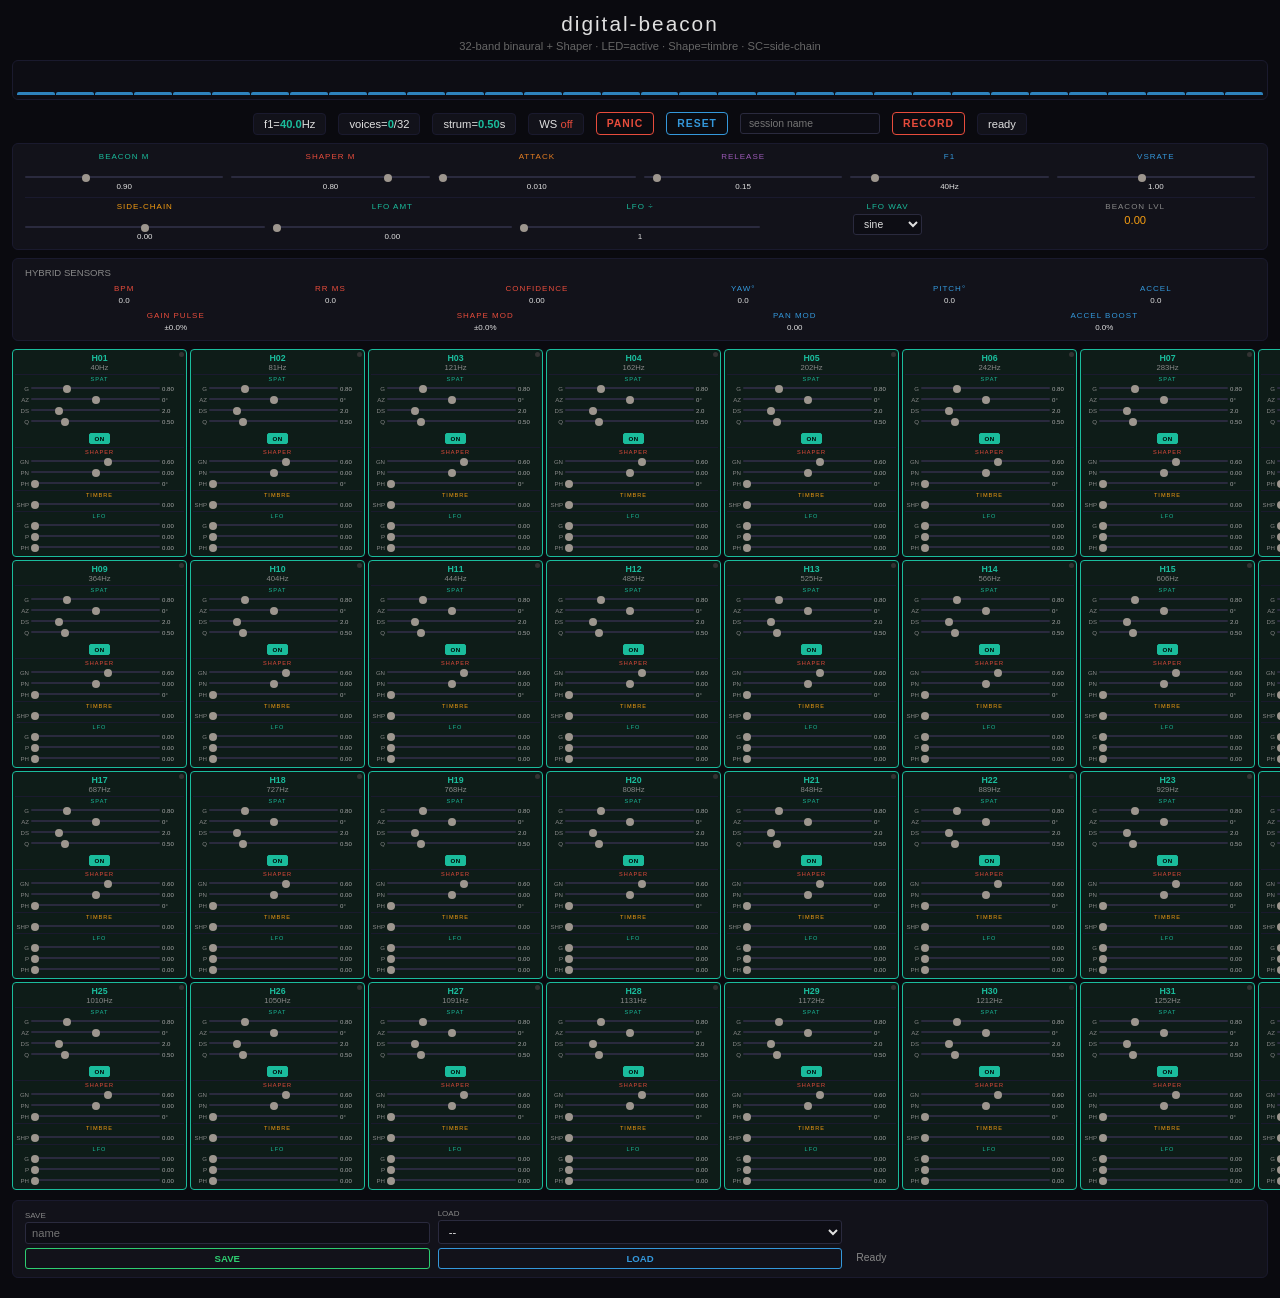
==== static/index.html @ 4aad25ac "feat: raise hybrid modulation depths, add live sensor panel to dashboard The HR/IMU modulation was b" ====
<!DOCTYPE html>
<html>
<head>
    <meta charset="utf-8">
    <meta name="viewport" content="width=device-width, initial-scale=1">
    <title>digital-beacon</title>
    <style>
        * { box-sizing: border-box; margin: 0; padding: 0; }
        body {
            background: #0a0a0f; color: #e0e0e0;
            font-family: -apple-system, BlinkMacSystemFont, 'Segoe UI', sans-serif;
            padding: 12px; min-height: 100vh;
        }
        h1 { text-align: center; font-weight: 300; letter-spacing: 2px; font-size: 1.3rem; margin-bottom: 4px; }
        .subtitle { text-align: center; color: #666; margin-bottom: 8px; font-size: 0.7rem; }
        .spectrum {
            display: flex; align-items: flex-end; justify-content: center;
            gap: 1px; height: 40px; max-width: 1500px;
            margin: 0 auto 12px; padding: 4px;
            background: #0d0d14; border-radius: 6px; border: 1px solid #1a1a2e;
        }
        .spectrum-bar { flex: 1; min-width: 2px; border-radius: 2px 2px 0 0; transition: height 0.1s, background 0.1s; opacity: 0.85; }
        .header {
            display: flex; justify-content: center; gap: 12px; align-items: center;
            margin-bottom: 8px; flex-wrap: wrap;
        }
        .pill { background: #12121a; border: 1px solid #1a1a2e; padding: 4px 10px; border-radius: 4px; font-size: 0.7rem; }
        .pill b { color: #1abc9c; }
        .conn-ok { color: #2ecc71; }
        .conn-bad { color: #e74c3c; }
        button.action {
            padding: 5px 10px; border-radius: 4px; border: 1px solid #e74c3c;
            background: transparent; color: #e74c3c; cursor: pointer;
            font-size: 0.65rem; font-weight: 600; text-transform: uppercase; letter-spacing: 1px;
        }
        button.action:hover { background: #e74c3c; color: #000; }
        .grid {
            display: grid; grid-template-columns: repeat(8, 1fr);
            gap: 3px; max-width: 1600px; margin: 0 auto 10px;
        }
        .band {
            background: #12121a; border-radius: 4px; padding: 3px 2px;
            text-align: center; border: 1px solid #1a1a2e;
            transition: border-color 0.15s; position: relative;
        }
        .band.sc-active { border-color: #1abc9c; background: #0e1c18; }
        .led {
            position: absolute; top: 2px; right: 2px;
            width: 5px; height: 5px; border-radius: 50%;
            background: #333; transition: background 0.05s;
        }
        .led.on { background: #e74c3c; box-shadow: 0 0 4px #e74c3c; }
        .band-label { font-size: 0.55rem; font-weight: 600; color: #1abc9c; }
        .band-freq { font-size: 0.48rem; color: #888; }
        .divider {
            font-size: 0.35rem; color: #444; text-transform: uppercase;
            letter-spacing: 1px; border-top: 1px solid #1a1a2e; padding-top: 1px; margin: 2px 0 1px;
        }
        .param-row { display: flex; align-items: center; gap: 2px; margin-bottom: 1px; }
        .param-row label { font-size: 0.38rem; color: #888; text-transform: uppercase; min-width: 14px; text-align: right; }
        .param-row input[type=range] { flex: 1; height: 10px; }
        .param-row .val { font-size: 0.38rem; color: #aaa; min-width: 22px; text-align: left; }
        input[type=range] { -webkit-appearance: none; background: transparent; cursor: pointer; }
        input[type=range]::-webkit-slider-thumb {
            -webkit-appearance: none; height: 8px; width: 8px;
            border-radius: 50%; background: currentColor; margin-top: -2px;
        }
        input[type=range]::-webkit-slider-runnable-track { height: 2px; background: #2a2a3e; border-radius: 1px; }
        .solo-btn {
            padding: 1px 4px; font-size: 0.38rem; font-weight: 700;
            letter-spacing: 0.5px; text-transform: uppercase;
            border: 1px solid #444; border-radius: 2px;
            background: transparent; color: #666; cursor: pointer;
            margin: 1px 0;
        }
        .solo-btn.on { background: #1abc9c; color: #000; border-color: #1abc9c; }
        .mix-section {
            max-width: 1600px; margin: 0 auto 8px; background: #12121a;
            border-radius: 6px; padding: 8px 12px; border: 1px solid #1a1a2e;
        }
        .mix-grid { display: grid; grid-template-columns: repeat(auto-fit, minmax(90px, 1fr)); gap: 8px; }
        .mix-param { text-align: center; }
        .mix-param input[type=range] { width: 100%; }
        .mix-param label.sl { display: block; font-size: 0.5rem; margin-bottom: 3px; text-transform: uppercase; letter-spacing: 1px; }
        .mix-param .val { font-size: 0.5rem; }
        .lfo-section { margin-top: 6px; padding-top: 4px; border-top: 1px solid #1a1a2e; }
        select { background: #0d0d14; border: 1px solid #2a2a3e; color: #e0e0e0; padding: 3px 6px; border-radius: 3px; font-size: 0.65rem; }
        @media (max-width: 1400px) { .grid { grid-template-columns: repeat(8, 1fr); } }
        @media (max-width: 1200px) { .grid { grid-template-columns: repeat(6, 1fr); } }
        @media (max-width: 900px)  { .grid { grid-template-columns: repeat(4, 1fr); } }
        @media (max-width: 600px)  { .grid { grid-template-columns: repeat(2, 1fr); } }
    </style>
</head>
<body>
    <h1>digital-beacon</h1>
    <p class="subtitle">32-band binaural + Shaper · LED=active · Shape=timbre · SC=side-chain</p>
    <div class="spectrum" id="spectrum"></div>

    <div class="header">
        <div class="pill">f1=<b id="f1-val">40.0</b>Hz</div>
        <div class="pill">voices=<b id="active-count">0</b>/32</div>
        <div class="pill">strum=<b id="strum-val">0.50</b>s</div>
        <div class="pill">WS <span id="conn" class="conn-bad">off</span></div>
        <button class="action" onclick="panic()">PANIC</button>
        <button class="action" style="border-color:#3498db; color:#3498db;" onclick="resetBeacon()">RESET</button>
        <input type="text" id="rec-name" placeholder="session name"
               style="background:#0d0d14;border:1px solid #2a2a3e;color:#e0e0e0;padding:4px 8px;border-radius:3px;font-size:0.65rem;width:140px;">
        <button id="rec-btn" class="action" style="border-color:#e74c3c; color:#e74c3c;"
                onclick="toggleRecord()">RECORD</button>
        <div class="pill" id="rec-status">ready</div>
    </div>

    <!-- Global controls: Mix + Envelope + Side-chain + LFO -->
    <div class="mix-section">
        <div class="mix-grid">
            <div class="mix-param"><label class="sl" style="color:#1abc9c;">Beacon M</label>
                <input type="range" min="0" max="3" step="0.05" value="0.9" id="master"
                       oninput="sendMaster(this.value); showVal('vmaster',parseFloat(this.value).toFixed(2))">
                <div class="val" id="vmaster">0.90</div></div>
            <div class="mix-param"><label class="sl" style="color:#e74c3c;">Shaper M</label>
                <input type="range" min="0" max="1" step="0.01" value="0.8" id="shaper-master"
                       oninput="sendGlobal('master',this.value); showVal('vsmaster',parseFloat(this.value).toFixed(2))">
                <div class="val" id="vsmaster">0.80</div></div>
            <div class="mix-param"><label class="sl" style="color:#e67e22;">Attack</label>
                <input type="range" min="0.001" max="2" step="0.001" value="0.01" id="attack"
                       oninput="sendGlobal('attack',this.value); showVal('vattack',parseFloat(this.value).toFixed(3))">
                <div class="val" id="vattack">0.010</div></div>
            <div class="mix-param"><label class="sl" style="color:#9b59b6;">Release</label>
                <input type="range" min="0.01" max="3" step="0.01" value="0.15" id="release"
                       oninput="sendGlobal('release',this.value); showVal('vrelease',parseFloat(this.value).toFixed(2))">
                <div class="val" id="vrelease">0.15</div></div>
            <div class="mix-param"><label class="sl" style="color:#3498db;">f1</label>
                <input type="range" min="20" max="200" step="1" value="40.40" id="f1-slider"
                       oninput="sendF1(this.value); showVal('vf1',this.value+'Hz')">
                <div class="val" id="vf1">40Hz</div></div>
            <div class="mix-param"><label class="sl" style="color:#3498db;">vsrate</label>
                <input type="range" min="0.25" max="2" step="0.01" value="1" id="vsrate-slider"
                       oninput="sendVsrate(this.value); showVal('vvsrate',parseFloat(this.value).toFixed(2))">
                <div class="val" id="vvsrate">1.00</div></div>
        </div>
        <!-- Side-chain + LFO row -->
        <div class="lfo-section">
            <div class="mix-grid">
                <div class="mix-param"><label class="sl" style="color:#f39c12;">Side-chain</label>
                    <input type="range" min="-1" max="1" step="0.01" value="0" id="sidechain"
                           oninput="sendGlobal('sidechain',this.value); showVal('vsc',parseFloat(this.value).toFixed(2))">
                    <div class="val" id="vsc">0.00</div></div>
                <div class="mix-param"><label class="sl" style="color:#1abc9c;">LFO Amt</label>
                    <input type="range" min="0" max="1" step="0.01" value="0" id="lfo-amount"
                           oninput="sendGlobal('lfo_amount',this.value); showVal('vlfoa',parseFloat(this.value).toFixed(2))">
                    <div class="val" id="vlfoa">0.00</div></div>
                <div class="mix-param"><label class="sl" style="color:#1abc9c;">LFO ÷</label>
                    <input type="range" min="1" max="16" step="1" value="1" id="lfo-div"
                           oninput="sendGlobal('lfo_rate_divisor',this.value); showVal('vlfod',this.value)">
                    <div class="val" id="vlfod">1</div></div>
                <div class="mix-param"><label class="sl" style="color:#1abc9c;">LFO wav</label>
                    <select id="lfo-wav" onchange="sendLfoWaveform(this.value)">
                        <option value="sine">sine</option>
                        <option value="triangle">triangle</option>
                        <option value="saw">saw</option>
                        <option value="square">square</option>
                        <option value="samplehold">s&h</option>
                    </select></div>
                <div class="mix-param"><label class="sl" style="color:#888;">Beacon lvl</label>
                    <div class="val" id="vbeacon-lvl" style="font-size:0.7rem; color:#f39c12;">0.00</div></div>
            </div>
        </div>
    </div>

    <!-- Hybrid Sensors: raw HR/IMU + the deltas they're inducing in the sound -->
    <div class="mix-section" id="hybrid-panel">
        <div style="font-size:0.6rem;color:#888;text-transform:uppercase;margin-bottom:6px;">
            Hybrid Sensors <span id="hybrid-stale" style="color:#e74c3c;"></span>
        </div>
        <div class="mix-grid">
            <div class="mix-param"><label class="sl" style="color:#e74c3c;">BPM</label>
                <div class="val" id="hy-bpm">0.0</div></div>
            <div class="mix-param"><label class="sl" style="color:#e74c3c;">RR ms</label>
                <div class="val" id="hy-rr">0.0</div></div>
            <div class="mix-param"><label class="sl" style="color:#e74c3c;">Confidence</label>
                <div class="val" id="hy-conf">0.00</div></div>
            <div class="mix-param"><label class="sl" style="color:#3498db;">Yaw°</label>
                <div class="val" id="hy-yaw">0.0</div></div>
            <div class="mix-param"><label class="sl" style="color:#3498db;">Pitch°</label>
                <div class="val" id="hy-pitch">0.0</div></div>
            <div class="mix-param"><label class="sl" style="color:#3498db;">Accel</label>
                <div class="val" id="hy-accel">0.0</div></div>
        </div>
        <div class="mix-grid" style="margin-top:6px;">
            <div class="mix-param"><label class="sl" style="color:#e74c3c;">Gain pulse</label>
                <div class="val" id="hy-pulse">±0.0%</div></div>
            <div class="mix-param"><label class="sl" style="color:#e74c3c;">Shape mod</label>
                <div class="val" id="hy-shape">±0.0%</div></div>
            <div class="mix-param"><label class="sl" style="color:#3498db;">Pan mod</label>
                <div class="val" id="hy-pan">0.00</div></div>
            <div class="mix-param"><label class="sl" style="color:#3498db;">Accel boost</label>
                <div class="val" id="hy-boost">0.0%</div></div>
        </div>
    </div>

    <div class="grid" id="grid"></div>

    <!-- Presets -->
    <div class="mix-section">
        <div style="display:grid; grid-template-columns: 1fr 1fr 1fr; gap:8px; align-items:end;">
            <div><label style="display:block;font-size:0.5rem;color:#888;text-transform:uppercase;margin-bottom:2px;">Save</label>
                <input type="text" id="save-name" placeholder="name"
                       style="width:100%;background:#0d0d14;border:1px solid #2a2a3e;color:#e0e0e0;padding:4px 6px;border-radius:3px;font-size:0.7rem;">
                <button onclick="savePreset()" style="margin-top:4px;width:100%;padding:4px;border:1px solid #2ecc71;color:#2ecc71;background:transparent;border-radius:3px;cursor:pointer;font-size:0.6rem;font-weight:600;">SAVE</button></div>
            <div><label style="display:block;font-size:0.5rem;color:#888;text-transform:uppercase;margin-bottom:2px;">Load</label>
                <select id="load-select" style="width:100%;background:#0d0d14;border:1px solid #2a2a3e;color:#e0e0e0;padding:4px 6px;border-radius:3px;font-size:0.7rem;"><option value="">--</option></select>
                <button onclick="loadPreset()" style="margin-top:4px;width:100%;padding:4px;border:1px solid #3498db;color:#3498db;background:transparent;border-radius:3px;cursor:pointer;font-size:0.6rem;font-weight:600;">LOAD</button></div>
            <div><div id="preset-status" style="padding:6px;color:#888;font-size:0.65rem;">Ready</div></div>
        </div>
    </div>

<script>
const N = 32;
const grid = document.getElementById('grid');
const spectrum = document.getElementById('spectrum');

function showVal(id,t) { const e=document.getElementById(id); if(e) e.textContent=t; }

// Spectrum
for (let i=0;i<N;i++) {
  const b=document.createElement('div'); b.className='spectrum-bar'; b.id='spec'+(i+1);
  b.style.background='#3498db'; b.style.height='10%'; spectrum.appendChild(b);
}

// Cards: SPATIALIZER (horizontal gain) + SHAPER (gain, pan, phase) + SHAPE + LFO targets
const cards=[];
const scState={on:{},gain:{},az:{},dist:{},q:{}};
for (let n=1;n<=N;n++) {
  const c=document.createElement('div'); c.className='band'; c.dataset.n=n;
  c.innerHTML=`
    <div class="led" data-role="led"></div>
    <div class="band-label">H${String(n).padStart(2,'0')}</div>
    <div class="band-freq">${(40.40*n).toFixed(0)}Hz</div>
    <div class="divider" style="color:#1abc9c;">SPAT</div>
    <div class="param-row" style="color:#1abc9c;"><label>G</label>
      <input type="range" min="0" max="3" step="0.05" value="0.8" id="g${n}"
             oninput="sendB('gain',${n},this.value);showVal('gv${n}',parseFloat(this.value).toFixed(2))">
      <span class="val" id="gv${n}">0.80</span></div>
    <div class="param-row"><label>Az</label>
      <input type="range" min="-180" max="180" step="1" value="0" id="a${n}"
             oninput="sendB('az',${n},this.value);showVal('av${n}',Math.round(this.value)+'\u00B0')">
      <span class="val" id="av${n}">0\u00B0</span></div>
    <div class="param-row"><label>Ds</label>
      <input type="range" min="0" max="10" step="0.1" value="2" id="d${n}"
             oninput="sendB('dist',${n},this.value);showVal('dv${n}',parseFloat(this.value).toFixed(1))">
      <span class="val" id="dv${n}">2.0</span></div>
    <div class="param-row"><label>Q</label>
      <input type="range" min="0.01" max="2" step="0.01" value="0.5" id="q${n}"
             oninput="sendB('q',${n},this.value);showVal('qv${n}',parseFloat(this.value).toFixed(2))">
      <span class="val" id="qv${n}">0.50</span></div>
    <button class="solo-btn on" id="on${n}" onclick="toggleOn(${n},this)">ON</button>
    <div class="divider" style="color:#e74c3c;">SHAPER</div>
    <div class="param-row" style="color:#e74c3c;"><label>Gn</label>
      <input type="range" min="0" max="1" step="0.01" value="0.6" id="sg${n}"
             oninput="sendS('gain',${n},this.value);showVal('sgv${n}',parseFloat(this.value).toFixed(2))">
      <span class="val" id="sgv${n}">0.60</span></div>
    <div class="param-row"><label>Pn</label>
      <input type="range" min="-1" max="1" step="0.01" value="0" id="sp${n}"
             oninput="sendS('pan',${n},this.value);showVal('spv${n}',parseFloat(this.value).toFixed(2))">
      <span class="val" id="spv${n}">0.00</span></div>
    <div class="param-row"><label>Ph</label>
      <input type="range" min="0" max="360" step="1" value="0" id="sph${n}"
             oninput="sendS('phase_deg',${n},this.value);showVal('sphv${n}',Math.round(this.value)+'\u00B0')">
      <span class="val" id="sphv${n}">0\u00B0</span></div>
    <div class="divider" style="color:#f39c12;">TIMBRE</div>
    <div class="param-row" style="color:#f39c12;"><label>Shp</label>
      <input type="range" min="0" max="1" step="0.01" value="0" id="ssh${n}"
             oninput="sendS('shape',${n},this.value);showVal('sshv${n}',parseFloat(this.value).toFixed(2))">
      <span class="val" id="sshv${n}">0.00</span></div>
    <div class="divider" style="color:#1abc9c;">LFO</div>
    <div class="param-row"><label>G</label>
      <input type="range" min="0" max="1" step="0.01" value="0" id="slg${n}"
             oninput="sendS('lfo_gain',${n},this.value);showVal('slgv${n}',parseFloat(this.value).toFixed(2))">
      <span class="val" id="slgv${n}">0.00</span></div>
    <div class="param-row"><label>P</label>
      <input type="range" min="0" max="1" step="0.01" value="0" id="slp${n}"
             oninput="sendS('lfo_pan',${n},this.value);showVal('slpv${n}',parseFloat(this.value).toFixed(2))">
      <span class="val" id="slpv${n}">0.00</span></div>
    <div class="param-row"><label>Ph</label>
      <input type="range" min="0" max="1" step="0.01" value="0" id="slph${n}"
             oninput="sendS('lfo_phase',${n},this.value);showVal('slphv${n}',parseFloat(this.value).toFixed(2))">
      <span class="val" id="slphv${n}">0.00</span></div>`;
  grid.appendChild(c); cards.push(c);
  scState.on[n]=1;scState.gain[n]=0.8;scState.az[n]=0;scState.dist[n]=2;scState.q[n]=0.5;
}

let shaperState={f1:40,master_gain:0.8,voices:{}};

function applyShaperState(s) {
  shaperState=s;
  document.getElementById('f1-val').textContent=(s.f1||40).toFixed(1);
  document.getElementById('strum-val').textContent=(s.strum_period_s||0.5).toFixed(2);
  document.getElementById('vbeacon-lvl').textContent=(s.beacon_level||0).toFixed(2);
  let active=0;
  for (let n=1;n<=N;n++) {
    const v=s.voices[String(n)]||{};
    if (v.active) active++;
    const card=cards[n-1];
    card.querySelector('[data-role="led"]').classList.toggle('on',!!v.active);

    // Update sliders from state (if not focused)
    const upd=(id,val)=>{const e=document.getElementById(id);if(e&&document.activeElement!==e)e.value=val;};
    upd('sg'+n,v.gain!==undefined?v.gain:0.6); showVal('sgv'+n,(v.gain!==undefined?v.gain:0.6).toFixed(2));
    upd('sp'+n,v.pan!==undefined?v.pan:0); showVal('spv'+n,(v.pan!==undefined?v.pan:0).toFixed(2));
    upd('sph'+n,v.phase_deg!==undefined?v.phase_deg:0); showVal('sphv'+n,(v.phase_deg!==undefined?v.phase_deg:0)+'\u00B0');
    upd('ssh'+n,v.shape!==undefined?v.shape:0); showVal('sshv'+n,(v.shape!==undefined?v.shape:0).toFixed(2));
    upd('slg'+n,v.lfo_gain!==undefined?v.lfo_gain:0); showVal('slgv'+n,(v.lfo_gain!==undefined?v.lfo_gain:0).toFixed(2));
    upd('slp'+n,v.lfo_pan!==undefined?v.lfo_pan:0); showVal('slpv'+n,(v.lfo_pan!==undefined?v.lfo_pan:0).toFixed(2));
    upd('slph'+n,v.lfo_phase!==undefined?v.lfo_phase:0); showVal('slphv'+n,(v.lfo_phase!==undefined?v.lfo_phase:0).toFixed(2));

    const spec=document.getElementById('spec'+n);
    if (spec) {
      const gain=(v.gain!==undefined?v.gain:0.5)*(v.active?1:0.3);
      spec.style.height=Math.max(8,gain*100)+'%';
      spec.style.background=v.active?'#e74c3c':'#3498db';
    }
  }
  document.getElementById('active-count').textContent=active;
  // Global controls
  const gu=(id,val)=>upd(id,val);
  gu('shaper-master',s.master_gain); showVal('vsmaster',(s.master_gain||0.8).toFixed(2));
  gu('attack',s.global_attack_s); showVal('vattack',(s.global_attack_s||0.01).toFixed(3));
  gu('release',s.global_release_s); showVal('vrelease',(s.global_release_s||0.15).toFixed(2));
  gu('sidechain',s.sidechain_amount); showVal('vsc',(s.sidechain_amount||0).toFixed(2));
  gu('lfo-amount',s.lfo_amount); showVal('vlfoa',(s.lfo_amount||0).toFixed(2));
  gu('lfo-div',s.lfo_rate_divisor); showVal('vlfod',s.lfo_rate_divisor||1);
  document.getElementById('lfo-wav').value=s.lfo_waveform||'sine';
  applyHybridState(s.hybrid);
}

// Hybrid Sensors panel: raw values + the deltas they induce, mirroring the
// exact formulas in beacon_simple.scd/beacon.scd's \hybrid_hr/\hybrid_imu
// OSCdefs, purely for display (does not send anything).
let lastHybridSnapshot = null;
let lastHybridChangeAt = Date.now();
function applyHybridState(h) {
  h = h || {};
  const bpm = h.bpm || 0, rr = h.rr_ms || 0, conf = h.confidence || 0;
  const yaw = h.yaw || 0, pitch = h.pitch || 0;
  const ax = h.ax || 0, ay = h.ay || 0, az = h.az || 9.8;
  const accelMag = Math.sqrt(ax*ax + ay*ay + az*az);

  const bpmNorm = Math.max(-1, Math.min(1, (bpm - 72) / 30));
  const pulse = bpm > 0 ? bpmNorm * 0.30 : 0;   // matches hr_pulse
  const shape = bpm > 0 ? bpmNorm * 0.45 : 0;   // matches hr_shape
  const yawNorm = Math.max(-1, Math.min(1, yaw / 180));
  const panMod = (Math.abs(yaw) > 0.01 || Math.abs(pitch) > 0.01) ? yawNorm * 0.3 : 0;
  const boost = Math.min(accelMag / 20, 1) * 0.35;  // matches accel_boost

  document.getElementById('hy-bpm').textContent = bpm.toFixed(1);
  document.getElementById('hy-rr').textContent = rr.toFixed(0);
  document.getElementById('hy-conf').textContent = conf.toFixed(2);
  document.getElementById('hy-yaw').textContent = yaw.toFixed(1);
  document.getElementById('hy-pitch').textContent = pitch.toFixed(1);
  document.getElementById('hy-accel').textContent = accelMag.toFixed(1);
  document.getElementById('hy-pulse').textContent = (pulse >= 0 ? '+' : '') + (pulse*100).toFixed(1) + '%';
  document.getElementById('hy-shape').textContent = (shape >= 0 ? '+' : '') + (shape*100).toFixed(1) + '%';
  document.getElementById('hy-pan').textContent = panMod.toFixed(2);
  document.getElementById('hy-boost').textContent = '+' + (boost*100).toFixed(1) + '%';

  // Staleness: flag if nothing has actually changed value in a while — a
  // frozen sensor (dropped BLE/tunnel) still looks "live" otherwise.
  const snapshot = JSON.stringify([bpm, rr, conf, yaw, pitch, ax, ay, az]);
  if (snapshot !== lastHybridSnapshot) { lastHybridSnapshot = snapshot; lastHybridChangeAt = Date.now(); }
}
setInterval(() => {
  const stale = (Date.now() - lastHybridChangeAt) > 5000;
  document.getElementById('hybrid-stale').textContent = stale ? '(stale — no updates in 5s+)' : '';
}, 1000);

function applyScState() {
  for (let n=1;n<=N;n++) {
    const card=cards[n-1],isOn=scState.on[n]>0;
    card.classList.toggle('sc-active',isOn);
    const btn=card.querySelector('#on'+n);
    if (isOn){btn.classList.add('on');btn.textContent='ON';}
    else{btn.classList.remove('on');btn.textContent='OFF';}
    const u=(id,val)=>{const e=document.getElementById(id);if(e&&document.activeElement!==e)e.value=val;};
    u('g'+n,scState.gain[n]);showVal('gv'+n,scState.gain[n].toFixed(2));
    u('a'+n,scState.az[n]);showVal('av'+n,Math.round(scState.az[n])+'\u00B0');
    u('d'+n,scState.dist[n]);showVal('dv'+n,scState.dist[n].toFixed(1));
    u('q'+n,scState.q[n]);showVal('qv'+n,scState.q[n].toFixed(2));
  }
}

async function api(p,m='GET',b=null){
  const o={method:m,headers:{'Content-Type':'application/json'}};
  if(b)o.body=JSON.stringify(b);
  try{const r=await fetch(p,o);return await r.json();}catch(e){return null;}
}
function sendB(param,n,v){scState[param][n]=parseFloat(v);api('/api/harmonic/'+n+'/'+param,'POST',{[param]:parseFloat(v)});}
function sendS(param,n,v){api('/api/shaper/'+n+'/'+param,'POST',{[param]:parseFloat(v)});}
function sendGlobal(param,v){const f=parseFloat(v);api('/api/shaper/global/'+param,'POST',{[param]:f});}
function sendLfoWaveform(v){api('/api/shaper/global/lfo_waveform','POST',{lfo_waveform:v});}
function sendMaster(v){api('/api/master','POST',{master:parseFloat(v)});}
function sendF1(v){api('/api/f1','POST',{f1:parseFloat(v)});}
function sendVsrate(v){api('/api/vsource','POST',{rate:parseFloat(v)});}
function toggleOn(n,btn){const v=scState.on[n]?0:1;scState.on[n]=v;applyScState();api('/api/harmonic/'+n+'/on','POST',{on:v===1});}
function panic(){api('/api/panic','POST');}
function resetBeacon(){api('/api/reset','POST');for(let n=1;n<=N;n++){scState.on[n]=1;scState.gain[n]=0.8;scState.az[n]=0;scState.dist[n]=2;scState.q[n]=0.5;}applyScState();}

// Recording — RECORD/STOP toggle. Captures the live mixdown via
// PipeWire's monitor of the active sink (SC binaural + Shaper sines
// already coexist in the user's output, so the monitor sees both).
let recTimer=null;
function setRecUi(state){
  const btn=document.getElementById('rec-btn');
  const status=document.getElementById('rec-status');
  if(!btn||!status) return;
  if(state.running){
    btn.textContent='STOP';
    btn.style.background='#e74c3c';
    btn.style.color='#fff';
    btn.style.borderColor='#e74c3c';
    status.textContent='rec '+(state.elapsed_s||0).toFixed(0)+'s';
    status.style.color='#e74c3c';
  }else{
    btn.textContent='RECORD';
    btn.style.background='transparent';
    btn.style.color='#e74c3c';
    btn.style.borderColor='#e74c3c';
    status.textContent=state.last_error||'ready';
    status.style.color=state.last_error?'#e74c3c':'#888';
  }
}
function fmtElapsed(s){const m=Math.floor(s/60);const sec=Math.floor(s%60);return m+':'+String(sec).padStart(2,'0');}
async function toggleRecord(){
  const name=document.getElementById('rec-name').value.trim();
  const body=name?{name}:{};
  const r=await api('/api/record/toggle','POST',body);
  if(r&&r.ok){
    if(r.already_stopped){/* idempotent */ return pollRecStatus();}
    if(r.path&&!r.target){
      // stopped: show where it landed
      const status=document.getElementById('rec-status');
      if(status){status.textContent='saved '+(r.path.split('/').pop())+' ('+(r.size_bytes/1024).toFixed(0)+'KB)';status.style.color='#2ecc71';}
    }
    pollRecStatus();
  }else{
    const status=document.getElementById('rec-status');
    if(status){status.textContent='error: '+(r&&r.error);status.style.color='#e74c3c';}
  }
}
async function pollRecStatus(){
  const r=await api('/api/record/status');
  if(!r) return;
  setRecUi(r);
  if(r.running){
    if(!recTimer) recTimer=setInterval(async ()=>{
      const s=await api('/api/record/status');
      if(!s) return;
      if(!s.running){
        clearInterval(recTimer); recTimer=null;
        setRecUi(s);
        const status=document.getElementById('rec-status');
        if(status&&s.path){status.textContent='saved '+s.path.split('/').pop();status.style.color='#2ecc71';}
      }else{
        const status=document.getElementById('rec-status');
        if(status){status.textContent='rec '+fmtElapsed(s.elapsed_s);status.style.color='#e74c3c';}
      }
    },500);
  }else if(recTimer){
    clearInterval(recTimer); recTimer=null;
  }
}

// Presets — Save/Load capture BOTH the beacon (spatializer) and the Shaper
// (additive synth) state. Beacon side lives in this client (scState +
// sliders); Shaper side is server-authoritative (store.to_dict()) and
// arrives via WebSocket. gatherFullState() merges both halves into one
// payload for /api/presets/save. The server overlays the live Shaper
// snapshot so even unsynced UI is captured correctly.
async function gatherScState(){
  const bands=[];
  for(let n=1;n<=N;n++) bands.push({n,gain:scState.gain[n],az:scState.az[n],dist:scState.dist[n],q:scState.q[n],on:scState.on[n]});
  return {bands,master:parseFloat(document.getElementById('master').value)};
}
async function gatherFullState(){
  const sc = await gatherScState();
  return {
    f1: parseFloat(document.getElementById('f1-slider').value),
    vsrate: parseFloat(document.getElementById('vsrate-slider').value),
    master: sc.master,
    bands: sc.bands,
  };
}
async function applyScStateFromPreset(state){
  for(const b of(state.bands||[])){
    const n=b.n;if(n<1||n>32)continue;
    scState.gain[n]=b.gain;scState.az[n]=b.az;scState.dist[n]=b.dist;scState.q[n]=b.q!==undefined?b.q:0.5;scState.on[n]=b.on!==undefined?b.on:1;
    api('/api/harmonic/'+n+'/gain','POST',{gain:b.gain});
    api('/api/harmonic/'+n+'/az','POST',{az:b.az});
    api('/api/harmonic/'+n+'/dist','POST',{dist:b.dist});
    api('/api/harmonic/'+n+'/on','POST',{on:b.on===1});
  }
  if(state.master!==undefined){document.getElementById('master').value=state.master;api('/api/master','POST',{master:state.master});}
  applyScState();
}
function setPresetStatus(msg,color){const e=document.getElementById('preset-status');if(e){e.textContent=msg;e.style.color=color||'#888';}}
async function savePreset(){
  const name=document.getElementById('save-name').value.trim();
  if(!name){setPresetStatus('Enter name','#e67e22');return;}
  // Client payload = beacon side + the beacon-relevant globals.
  // The server overlays the live Shaper store so the saved preset
  // captures the actual current values, not just what the UI shows.
  const state=await gatherFullState();
  const r=await api('/api/presets/save','POST',{name,state});
  if(r&&r.ok){
    setPresetStatus('Saved: '+r.name+' ('+r.beacon_bands+' bands, '+r.shaper_voices+' voices)','#2ecc71');
    await loadPresetList();
  }
  else{setPresetStatus('Error: '+(r&&r.error),'#e74c3c');}
}
async function loadPreset(){
  const name=document.getElementById('load-select').value;
  if(!name){setPresetStatus('Select preset','#e67e22');return;}
  setPresetStatus('Loading...','#3498db');
  const r=await api('/api/presets/load','POST',{name});
  if(r&&r.ok){
    // Apply beacon side to client UI + SC via OSC
    const bc = (r.state.beacon) ? {
      bands: r.state.beacon.bands || [],
      master: r.state.beacon.master,
    } : {bands: r.state.bands || [], master: r.state.master};
    await applyScStateFromPreset(bc);
    // Apply beacon globals (f1, vsrate) on the client too so sliders sync
    if (bc.f1!==undefined && bc.f1!==null) {
      const el=document.getElementById('f1-slider'); if(el&&document.activeElement!==el) el.value=bc.f1;
      showVal('vf1', bc.f1+'Hz');
    }
    if (bc.vsrate!==undefined && bc.vsrate!==null) {
      const el=document.getElementById('vsrate-slider'); if(el&&document.activeElement!==el) el.value=bc.vsrate;
      showVal('vvsrate', parseFloat(bc.vsrate).toFixed(2));
    }
    setPresetStatus('Loaded: '+name,'#2ecc71');
    // Shaper side was applied server-side via store.*; the WebSocket will
    // push the new state and our applyShaperState() will sync the sliders.
  }
  else{setPresetStatus('Error: '+(r&&r.error),'#e74c3c');}
}
async function loadPresetList(){
  const r=await api('/api/presets');
  if(!r||!r.ok)return;
  const sel=document.getElementById('load-select');
  sel.innerHTML='<option value="">--</option>';
  for(const name of r.presets) sel.innerHTML+='<option value="'+name+'">'+name+'</option>';
}

// WebSocket
function connect(){
  const proto=location.protocol==='https:'?'wss':'ws';
  const ws=new WebSocket(proto+'://'+location.host+'/ws');
  ws.onopen=()=>{document.getElementById('conn').textContent='on';document.getElementById('conn').className='conn-ok';};
  ws.onclose=()=>{document.getElementById('conn').textContent='off';document.getElementById('conn').className='conn-bad';setTimeout(connect,1000);};
  ws.onerror=()=>ws.close();
  ws.onmessage=(ev)=>{try{applyShaperState(JSON.parse(ev.data));}catch(e){console.error(e);}};
}
connect();
applyScState();
loadPresetList();
api('/api/state').then(s=>{if(s)applyShaperState(s);}).catch(e=>console.error(e));
pollRecStatus();
</script>
</body>
</html>
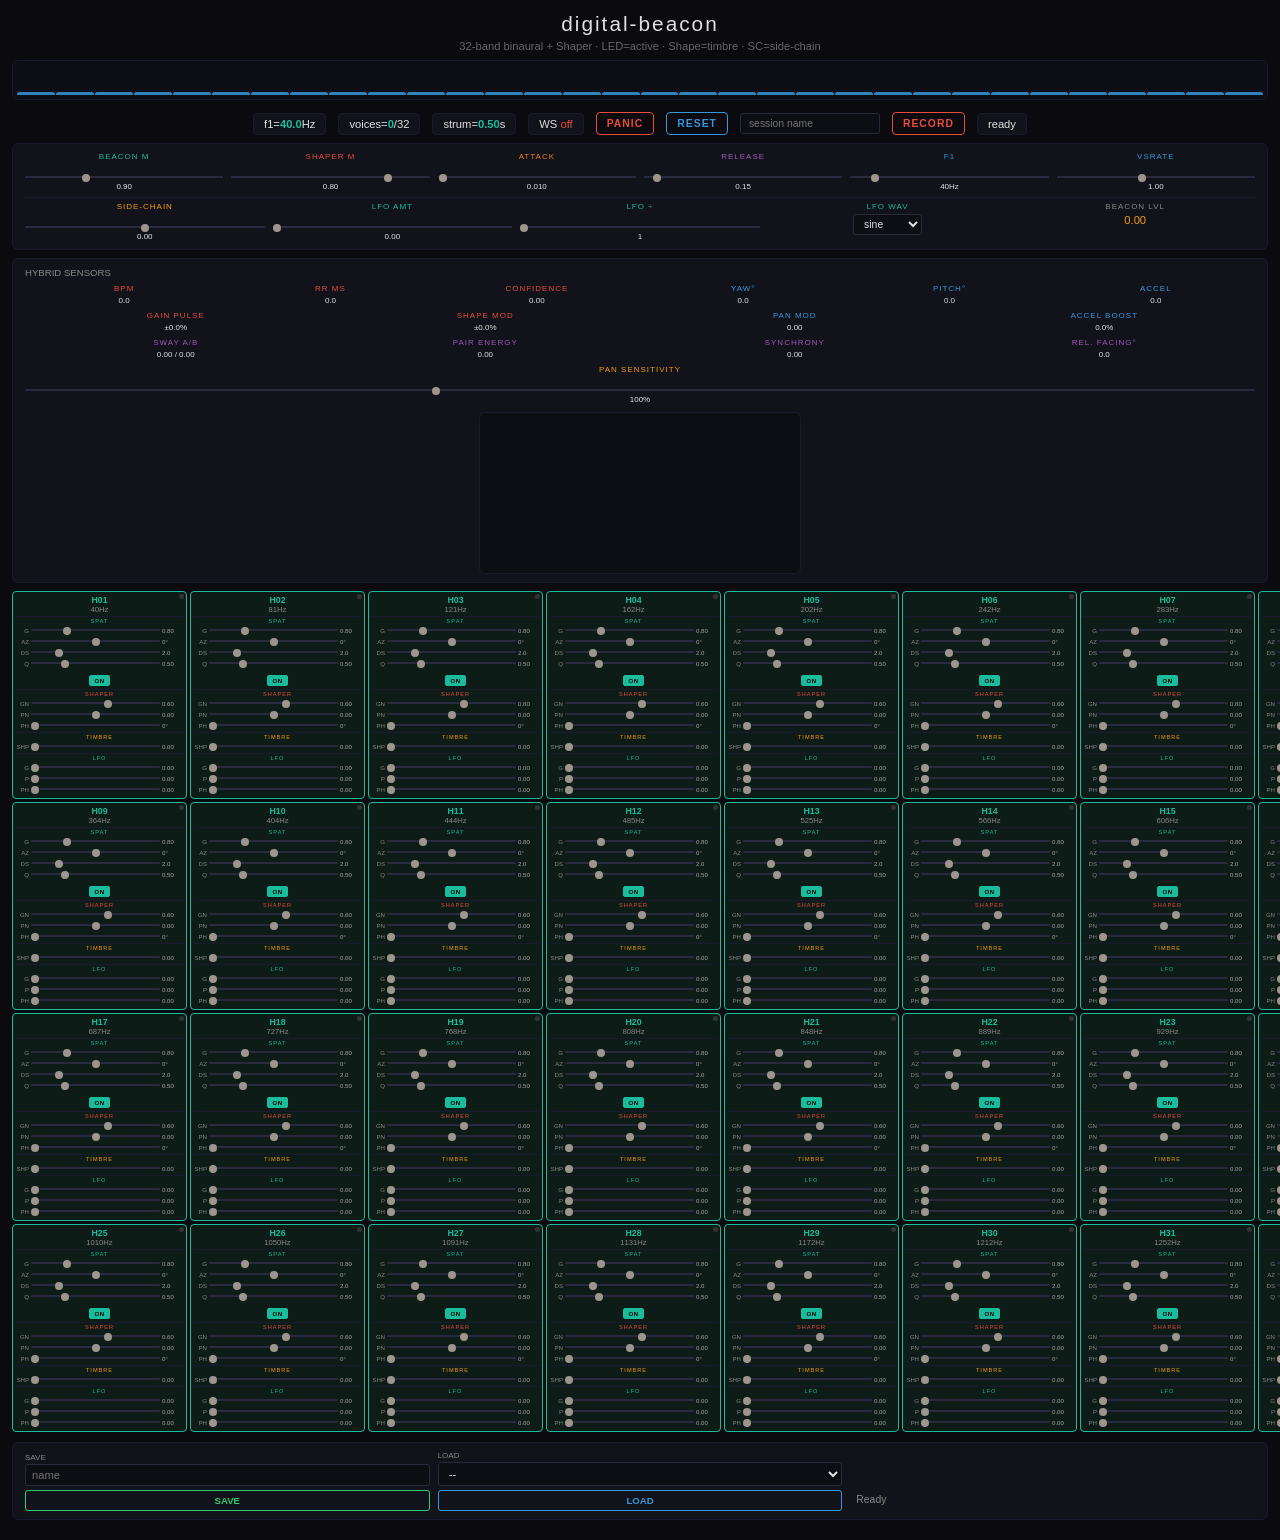
==== commit b5f0b563: "feat: two-phone synced hug/dance Pair Mode, opt-in and off by default Adds an end-to-end multi-devic" ====
--- a/static/index.html
+++ b/static/index.html
@@ -171,6 +171,7 @@
     <div class="mix-section" id="hybrid-panel">
         <div style="font-size:0.6rem;color:#888;text-transform:uppercase;margin-bottom:6px;">
             Hybrid Sensors <span id="hybrid-stale" style="color:#e74c3c;"></span>
+            <span id="hy-devices" style="color:#2ecc71;text-transform:none;"></span>
         </div>
         <div class="mix-grid">
             <div class="mix-param"><label class="sl" style="color:#e74c3c;">BPM</label>
@@ -196,6 +197,35 @@
             <div class="mix-param"><label class="sl" style="color:#3498db;">Accel boost</label>
                 <div class="val" id="hy-boost">0.0%</div></div>
         </div>
+        <!-- Pair-derived (Phase 1): drives sound only when Pair Mode is on
+             (config.HYBRID_PAIR_MODE_ENABLED / beacon*.scd's
+             hybridPairModeEnabled, both off by default) — always computed
+             and shown here regardless, so it can be sanity-checked. -->
+        <div class="mix-grid" style="margin-top:6px;">
+            <div class="mix-param"><label class="sl" style="color:#9b59b6;">Sway A/B</label>
+                <div class="val" id="hy-sway">0.00 / 0.00</div></div>
+            <div class="mix-param"><label class="sl" style="color:#9b59b6;">Pair energy</label>
+                <div class="val" id="hy-pair-energy">0.00</div></div>
+            <div class="mix-param"><label class="sl" style="color:#9b59b6;">Synchrony</label>
+                <div class="val" id="hy-synchrony">0.00</div></div>
+            <div class="mix-param"><label class="sl" style="color:#9b59b6;">Rel. facing°</label>
+                <div class="val" id="hy-facing">0.0</div></div>
+        </div>
+        <!-- Live control (Pair Mode only), not a readout — takes effect
+             immediately in both the Shaper and SC, no restart needed. -->
+        <div class="mix-grid" style="margin-top:6px;">
+            <div class="mix-param"><label class="sl" style="color:#f39c12;">Pan Sensitivity</label>
+                <input type="range" min="0" max="300" step="1" value="100" id="pan-sensitivity"
+                       oninput="sendPanSensitivity(this.value); showVal('pan-sensitivity-val', this.value+'%')">
+                <div class="val" id="pan-sensitivity-val">100%</div></div>
+        </div>
+        <!-- Phase 3: abstract visualization of the above — NOT motion
+             capture. Phone IMU alone can't give real body position, so this
+             draws only what's actually measured: each device's zeroed
+             facing direction (needle), sway energy (halo size), synchrony
+             (connector thickness/glow), and pair energy (center pulse). -->
+        <canvas id="pair-canvas" width="320" height="160"
+                style="display:block;margin:8px auto 0;background:#0d0d14;border-radius:6px;border:1px solid #1a1a2e;max-width:100%;"></canvas>
     </div>
 
     <div class="grid" id="grid"></div>
@@ -296,6 +326,14 @@
   document.getElementById('f1-val').textContent=(s.f1||40).toFixed(1);
   document.getElementById('strum-val').textContent=(s.strum_period_s||0.5).toFixed(2);
   document.getElementById('vbeacon-lvl').textContent=(s.beacon_level||0).toFixed(2);
+  // Update a slider from state (if not focused) — declared once here, not
+  // per-loop-iteration, since gu() below needs it too and a per-iteration
+  // `const` inside the for-block goes out of scope as soon as the loop ends
+  // (was throwing "upd is not defined" on every single WS message, which
+  // silently aborted the rest of this function via the try/catch in
+  // ws.onmessage — including every downstream consumer, like the Hybrid
+  // Sensors panel, that runs after the global-controls section below).
+  const upd=(id,val)=>{const e=document.getElementById(id);if(e&&document.activeElement!==e)e.value=val;};
   let active=0;
   for (let n=1;n<=N;n++) {
     const v=s.voices[String(n)]||{};
@@ -303,8 +341,6 @@
     const card=cards[n-1];
     card.querySelector('[data-role="led"]').classList.toggle('on',!!v.active);
 
-    // Update sliders from state (if not focused)
-    const upd=(id,val)=>{const e=document.getElementById(id);if(e&&document.activeElement!==e)e.value=val;};
     upd('sg'+n,v.gain!==undefined?v.gain:0.6); showVal('sgv'+n,(v.gain!==undefined?v.gain:0.6).toFixed(2));
     upd('sp'+n,v.pan!==undefined?v.pan:0); showVal('spv'+n,(v.pan!==undefined?v.pan:0).toFixed(2));
     upd('sph'+n,v.phase_deg!==undefined?v.phase_deg:0); showVal('sphv'+n,(v.phase_deg!==undefined?v.phase_deg:0)+'\u00B0');
@@ -363,6 +399,31 @@
   document.getElementById('hy-pan').textContent = panMod.toFixed(2);
   document.getElementById('hy-boost').textContent = '+' + (boost*100).toFixed(1) + '%';
 
+  // Connected devices — the flat fields above still only reflect device
+  // "A"; this confirms who else has sent data (see drawPairViz below for
+  // the per-device breakdown).
+  const devs = h.devices ? Object.keys(h.devices) : [];
+  document.getElementById('hy-devices').textContent = devs.length ? '(' + devs.join(', ') + ')' : '';
+
+  // Pair-derived variables (Phase 1) — server-computed, just displayed here.
+  const d = h.derived || {};
+  document.getElementById('hy-sway').textContent =
+    (d.sway_energy_a || 0).toFixed(2) + ' / ' + (d.sway_energy_b || 0).toFixed(2);
+  document.getElementById('hy-pair-energy').textContent = (d.pair_energy || 0).toFixed(2);
+  document.getElementById('hy-synchrony').textContent = (d.pair_synchrony || 0).toFixed(2);
+  document.getElementById('hy-facing').textContent = (d.relative_facing_deg || 0).toFixed(1);
+
+  // Reflect the live pan-sensitivity control's server state, but don't
+  // fight the user while they're actively dragging it.
+  const panSensEl = document.getElementById('pan-sensitivity');
+  if (panSensEl && document.activeElement !== panSensEl) {
+    const pct = Math.round((h.pan_sensitivity !== undefined ? h.pan_sensitivity : 1.0) * 100);
+    panSensEl.value = pct;
+    showVal('pan-sensitivity-val', pct + '%');
+  }
+
+  drawPairViz(h);
+
   // Staleness: flag if nothing has actually changed value in a while — a
   // frozen sensor (dropped BLE/tunnel) still looks "live" otherwise.
   const snapshot = JSON.stringify([bpm, rr, conf, yaw, pitch, ax, ay, az]);
@@ -372,6 +433,85 @@
   const stale = (Date.now() - lastHybridChangeAt) > 5000;
   document.getElementById('hybrid-stale').textContent = stale ? '(stale — no updates in 5s+)' : '';
 }, 1000);
+
+// Pair Mode telemetry canvas (Phase 3) — deliberately abstract. A phone's
+// IMU alone cannot give real body position (no GPS-grade indoor
+// positioning, no distance sensor), so this does NOT pretend to draw where
+// the two dancers are — it draws only what's actually measured: each
+// device's own zeroed yaw (a needle), sway energy (halo size), pair
+// synchrony (connector thickness/glow), and combined pair energy (center
+// pulse). See digital_beacon/state.py's get_hybrid_sway_energy/_synchrony/
+// _pair_energy for where these numbers come from.
+const pairCanvas = document.getElementById('pair-canvas');
+const pairCtx = pairCanvas ? pairCanvas.getContext('2d') : null;
+const PAIR_ENERGY_REF = 3.0; // must match config.HYBRID_PAIR_ENERGY_REF — just for visual scaling here
+
+function drawPersonGlyph(x, y, yawDeg, sway, color, facingRight, label) {
+  const haloR = 10 + Math.min(sway / PAIR_ENERGY_REF, 1) * 18;
+
+  pairCtx.beginPath();
+  pairCtx.arc(x, y, haloR, 0, Math.PI * 2);
+  pairCtx.fillStyle = color + '33'; // ~20% alpha (8-digit hex)
+  pairCtx.fill();
+
+  pairCtx.beginPath();
+  pairCtx.arc(x, y, 6, 0, Math.PI * 2);
+  pairCtx.fillStyle = color;
+  pairCtx.fill();
+
+  // Needle: 0° = facing the partner, matching the sender page's
+  // calibration convention (zero yaw/pitch on Start, ideally while facing
+  // each other) — this is "which way am I facing relative to when I
+  // started," not an absolute compass reading.
+  const baseAngle = facingRight ? 0 : Math.PI;
+  const angle = baseAngle + (yawDeg * Math.PI / 180);
+  const needleLen = haloR + 14;
+  pairCtx.beginPath();
+  pairCtx.moveTo(x, y);
+  pairCtx.lineTo(x + Math.cos(angle) * needleLen, y + Math.sin(angle) * needleLen);
+  pairCtx.strokeStyle = color;
+  pairCtx.lineWidth = 2;
+  pairCtx.stroke();
+
+  pairCtx.fillStyle = '#888';
+  pairCtx.font = '9px sans-serif';
+  pairCtx.textAlign = 'center';
+  pairCtx.fillText(label, x, y + haloR + 16);
+}
+
+function drawPairViz(h) {
+  if (!pairCtx) return;
+  const W = pairCanvas.width, H = pairCanvas.height;
+  const cx = W / 2, cy = H / 2;
+  const ax = W * 0.3, bx = W * 0.7;
+
+  pairCtx.clearRect(0, 0, W, H);
+
+  const d = h.derived || {};
+  const devices = h.devices || {};
+  const swayA = d.sway_energy_a || 0, swayB = d.sway_energy_b || 0;
+  const synchrony = d.pair_synchrony || 0, pairEnergy = d.pair_energy || 0;
+  const yawA = (devices.A || {}).yaw || 0;
+  const yawB = (devices.B || {}).yaw || 0;
+
+  // Pair-energy "breathing" ring, centered between the two.
+  const pulseR = 16 + Math.min(pairEnergy / PAIR_ENERGY_REF, 1) * 40;
+  pairCtx.beginPath();
+  pairCtx.arc(cx, cy, pulseR, 0, Math.PI * 2);
+  pairCtx.fillStyle = `rgba(155, 89, 182, ${0.08 + Math.min(pairEnergy / PAIR_ENERGY_REF, 1) * 0.18})`;
+  pairCtx.fill();
+
+  // Synchrony connector.
+  pairCtx.beginPath();
+  pairCtx.moveTo(ax, cy);
+  pairCtx.lineTo(bx, cy);
+  pairCtx.strokeStyle = `rgba(26, 188, 156, ${0.15 + synchrony * 0.75})`;
+  pairCtx.lineWidth = 1 + synchrony * 6;
+  pairCtx.stroke();
+
+  drawPersonGlyph(ax, cy, yawA, swayA, '#3498db', true, 'A');
+  drawPersonGlyph(bx, cy, yawB, swayB, '#e67e22', false, 'B');
+}
 
 function applyScState() {
   for (let n=1;n<=N;n++) {
@@ -398,6 +538,7 @@
 function sendGlobal(param,v){const f=parseFloat(v);api('/api/shaper/global/'+param,'POST',{[param]:f});}
 function sendLfoWaveform(v){api('/api/shaper/global/lfo_waveform','POST',{lfo_waveform:v});}
 function sendMaster(v){api('/api/master','POST',{master:parseFloat(v)});}
+function sendPanSensitivity(pct){api('/api/hybrid/pan_sensitivity','POST',{value:parseFloat(pct)/100});}
 function sendF1(v){api('/api/f1','POST',{f1:parseFloat(v)});}
 function sendVsrate(v){api('/api/vsource','POST',{rate:parseFloat(v)});}
 function toggleOn(n,btn){const v=scState.on[n]?0:1;scState.on[n]=v;applyScState();api('/api/harmonic/'+n+'/on','POST',{on:v===1});}
